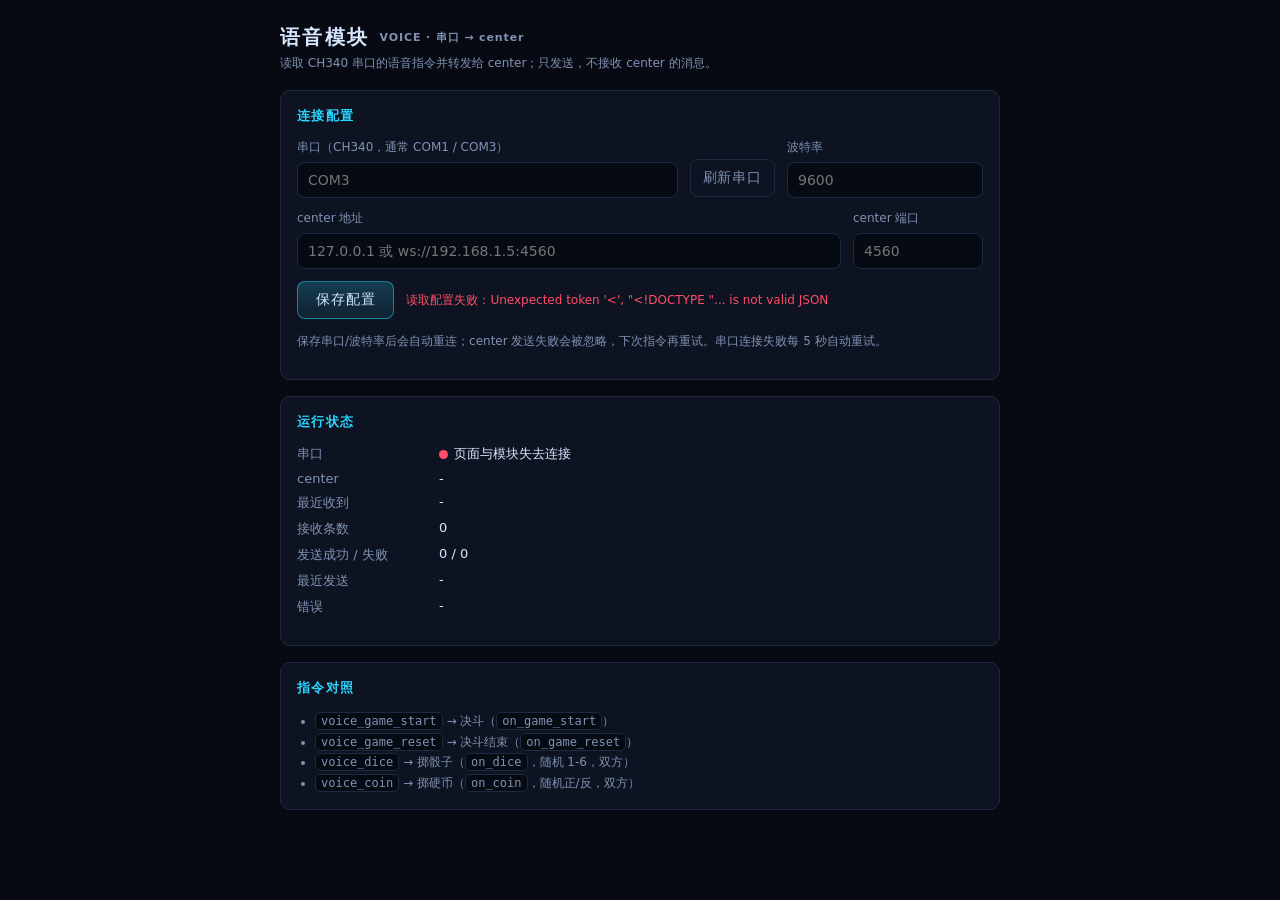
==== voice/static/index.html @ 2ea8a286 "语音端初步" ====
<!DOCTYPE html>
<html lang="zh">
<head>
  <meta charset="utf-8">
  <meta name="viewport" content="width=device-width, initial-scale=1">
  <title>YGO DESK · 语音模块</title>
  <style>
    :root {
      --bg: #070a12;
      --panel: #0d1320;
      --line: #1e2a44;
      --ink: #d7e6ff;
      --dim: #7f92b3;
      --cy: #2ad4ff;
      --mag: #ff3ca8;
      --green: #38e08a;
      --red: #ff4d6a;
    }
    * { box-sizing: border-box; }
    body {
      margin: 0; padding: 24px 16px; background: var(--bg); color: var(--ink);
      font-family: "Segoe UI", "Microsoft YaHei", system-ui, sans-serif;
      min-height: 100vh;
    }
    .wrap { max-width: 720px; margin: 0 auto; }
    h1 {
      font-size: 20px; letter-spacing: .12em; margin: 0 0 4px;
      display: flex; align-items: center; gap: 10px;
    }
    h1 small { font-size: 11px; color: var(--dim); letter-spacing: .08em; }
    .sub { color: var(--dim); font-size: 12px; margin-bottom: 18px; }
    .card {
      background: var(--panel); border: 1px solid var(--line); border-radius: 10px;
      padding: 16px; margin-bottom: 16px;
    }
    .card h2 {
      font-size: 13px; font-weight: 600; color: var(--cy); margin: 0 0 14px;
      letter-spacing: .1em;
    }
    .row { display: flex; gap: 12px; flex-wrap: wrap; margin-bottom: 12px; }
    .field { display: flex; flex-direction: column; gap: 6px; flex: 1 1 200px; }
    .field.small { flex: 0 1 130px; }
    label { font-size: 12px; color: var(--dim); }
    input, select {
      background: #060a13; color: var(--ink); border: 1px solid var(--line);
      border-radius: 8px; padding: 9px 10px; font-size: 14px; outline: none;
      font-family: inherit;
    }
    input:focus, select:focus { border-color: var(--cy); box-shadow: 0 0 0 2px rgba(42,212,255,.15); }
    button {
      background: linear-gradient(180deg, rgba(42,212,255,.22), rgba(42,212,255,.08));
      color: var(--ink); border: 1px solid rgba(42,212,255,.5);
      border-radius: 8px; padding: 9px 18px; font-size: 14px; cursor: pointer;
      font-family: inherit; letter-spacing: .06em;
    }
    button:hover { border-color: var(--cy); box-shadow: 0 0 14px rgba(42,212,255,.25); }
    button.ghost { background: transparent; border-color: var(--line); color: var(--dim); padding: 9px 12px; }
    button.ghost:hover { color: var(--ink); border-color: var(--cy); }
    .actions { display: flex; align-items: center; gap: 12px; }
    .msg { font-size: 12px; color: var(--dim); }
    .msg.ok { color: var(--green); }
    .msg.err { color: var(--red); }
    .status { display: grid; grid-template-columns: 130px 1fr; gap: 8px 12px; font-size: 13px; }
    .status dt { color: var(--dim); }
    .status dd { margin: 0; word-break: break-all; }
    .dot {
      display: inline-block; width: 9px; height: 9px; border-radius: 50%;
      background: var(--red); margin-right: 6px; vertical-align: middle;
    }
    .dot.on { background: var(--green); box-shadow: 0 0 8px var(--green); }
    code {
      background: #060a13; border: 1px solid var(--line); border-radius: 5px;
      padding: 1px 5px; font-size: 12px;
    }
    .hint { color: var(--dim); font-size: 12px; line-height: 1.7; }
    ul.hint { margin: 6px 0 0; padding-left: 18px; }
  </style>
</head>
<body>
  <div class="wrap">
    <h1>语音模块 <small>VOICE · 串口 → center</small></h1>
    <div class="sub">读取 CH340 串口的语音指令并转发给 center；只发送，不接收 center 的消息。</div>

    <div class="card">
      <h2>连接配置</h2>
      <div class="row">
        <div class="field">
          <label for="serial_port">串口（CH340，通常 COM1 / COM3）</label>
          <input id="serial_port" list="port-list" placeholder="COM3" autocomplete="off">
          <datalist id="port-list"></datalist>
        </div>
        <div class="field small" style="flex-basis:auto">
          <label>&nbsp;</label>
          <button class="ghost" id="btn-refresh" type="button">刷新串口</button>
        </div>
        <div class="field small">
          <label for="baudrate">波特率</label>
          <input id="baudrate" type="number" min="300" step="1" list="baud-list" placeholder="9600">
          <datalist id="baud-list">
            <option value="9600"></option>
            <option value="19200"></option>
            <option value="38400"></option>
            <option value="57600"></option>
            <option value="115200"></option>
          </datalist>
        </div>
      </div>
      <div class="row">
        <div class="field">
          <label for="center_host">center 地址</label>
          <input id="center_host" placeholder="127.0.0.1 或 ws://192.168.1.5:4560" autocomplete="off">
        </div>
        <div class="field small">
          <label for="center_port">center 端口</label>
          <input id="center_port" type="number" min="1" max="65535" placeholder="4560">
        </div>
      </div>
      <div class="actions">
        <button id="btn-save" type="button">保存配置</button>
        <span class="msg" id="save-msg"></span>
      </div>
      <p class="hint">保存串口/波特率后会自动重连；center 发送失败会被忽略，下次指令再重试。串口连接失败每 5 秒自动重试。</p>
    </div>

    <div class="card">
      <h2>运行状态</h2>
      <dl class="status">
        <dt>串口</dt>
        <dd><span class="dot" id="st-dot"></span><span id="st-serial">-</span></dd>
        <dt>center</dt>
        <dd id="st-center">-</dd>
        <dt>最近收到</dt>
        <dd id="st-line">-</dd>
        <dt>接收条数</dt>
        <dd id="st-rx">0</dd>
        <dt>发送成功 / 失败</dt>
        <dd id="st-tx">0 / 0</dd>
        <dt>最近发送</dt>
        <dd id="st-sent">-</dd>
        <dt>错误</dt>
        <dd id="st-error">-</dd>
      </dl>
    </div>

    <div class="card">
      <h2>指令对照</h2>
      <ul class="hint">
        <li><code>voice_game_start</code> → 决斗（<code>on_game_start</code>）</li>
        <li><code>voice_game_reset</code> → 决斗结束（<code>on_game_reset</code>）</li>
        <li><code>voice_dice</code> → 掷骰子（<code>on_dice</code>，随机 1-6，双方）</li>
        <li><code>voice_coin</code> → 掷硬币（<code>on_coin</code>，随机正/反，双方）</li>
      </ul>
    </div>
  </div>

  <script>
    const $ = (id) => document.getElementById(id);

    async function getJson(url) {
      const r = await fetch(url, { cache: "no-store" });
      const data = await r.json();
      if (!r.ok) throw new Error(data.error || r.statusText);
      return data;
    }

    function fillPorts(ports) {
      const list = $("port-list");
      list.innerHTML = "";
      for (const p of ports) {
        const opt = document.createElement("option");
        opt.value = p.device;
        opt.label = p.description ? `${p.device} — ${p.description}` : p.device;
        list.appendChild(opt);
      }
    }

    async function loadPorts() {
      try {
        const data = await getJson("/api/ports");
        fillPorts(data.ports || []);
        if (!data.serial_available) {
          $("save-msg").textContent = "未安装 pyserial，串口不可用（pip install pyserial）";
          $("save-msg").className = "msg err";
        }
      } catch (e) {
        fillPorts([]);
      }
    }

    async function loadConfig() {
      const data = await getJson("/api/config");
      const cfg = data.config;
      $("serial_port").value = cfg.serial_port || "";
      $("baudrate").value = cfg.baudrate || 9600;
      $("center_host").value = cfg.center_host || "127.0.0.1";
      $("center_port").value = cfg.center_port || 4560;
    }

    async function save() {
      const msg = $("save-msg");
      msg.className = "msg";
      msg.textContent = "保存中…";
      try {
        const r = await fetch("/api/config", {
          method: "POST",
          headers: { "Content-Type": "application/json" },
          body: JSON.stringify({
            serial_port: $("serial_port").value.trim(),
            baudrate: Number($("baudrate").value) || 9600,
            center_host: $("center_host").value.trim(),
            center_port: Number($("center_port").value) || 4560,
          }),
        });
        const data = await r.json();
        if (!r.ok) throw new Error(data.error || r.statusText);
        $("center_host").value = data.config.center_host;
        $("center_port").value = data.config.center_port;
        msg.className = "msg ok";
        msg.textContent = "已保存";
        poll();
      } catch (e) {
        msg.className = "msg err";
        msg.textContent = "保存失败：" + e.message;
      }
    }

    function setText(id, text) {
      $(id).textContent = text;
    }

    async function poll() {
      try {
        const st = await getJson("/api/status");
        const s = st.serial;
        $("st-dot").className = "dot" + (s.connected ? " on" : "");
        setText("st-serial", s.connected
          ? `${s.port} @ ${s.baudrate}`
          : `${s.port || "未配置"}（未连接）`);
        setText("st-center", st.center_url);
        setText("st-line", s.last_line || "-");
        setText("st-rx", String(s.rx_count));
        setText("st-tx", `${st.tx_ok} / ${st.tx_fail}`);
        setText("st-sent", st.last_sent || "-");
        setText("st-error", s.error || "-");
        $("st-error").style.color = s.error ? "var(--red)" : "";
      } catch (e) {
        $("st-dot").className = "dot";
        setText("st-serial", "页面与模块失去连接");
      }
    }

    $("btn-save").addEventListener("click", save);
    $("btn-refresh").addEventListener("click", loadPorts);

    loadConfig().catch((e) => {
      $("save-msg").className = "msg err";
      $("save-msg").textContent = "读取配置失败：" + e.message;
    });
    loadPorts();
    poll();
    setInterval(poll, 2000);
  </script>
</body>
</html>
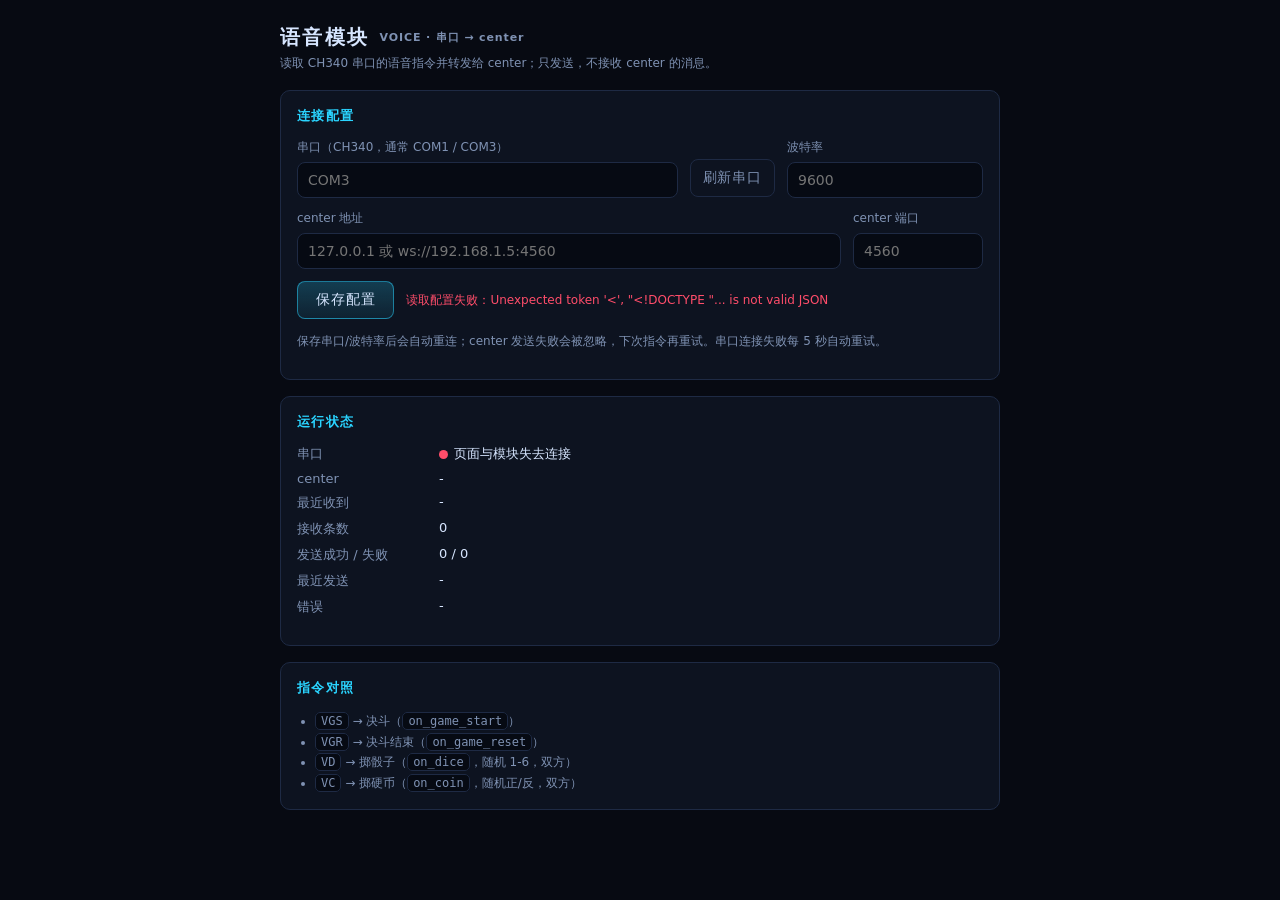
==== commit 67a57f6d: "场景切换" ====
--- a/voice/static/index.html
+++ b/voice/static/index.html
@@ -145,10 +145,10 @@
     <div class="card">
       <h2>指令对照</h2>
       <ul class="hint">
-        <li><code>voice_game_start</code> → 决斗（<code>on_game_start</code>）</li>
-        <li><code>voice_game_reset</code> → 决斗结束（<code>on_game_reset</code>）</li>
-        <li><code>voice_dice</code> → 掷骰子（<code>on_dice</code>，随机 1-6，双方）</li>
-        <li><code>voice_coin</code> → 掷硬币（<code>on_coin</code>，随机正/反，双方）</li>
+        <li><code>VGS</code> → 决斗（<code>on_game_start</code>）</li>
+        <li><code>VGR</code> → 决斗结束（<code>on_game_reset</code>）</li>
+        <li><code>VD</code> → 掷骰子（<code>on_dice</code>，随机 1-6，双方）</li>
+        <li><code>VC</code> → 掷硬币（<code>on_coin</code>，随机正/反，双方）</li>
       </ul>
     </div>
   </div>
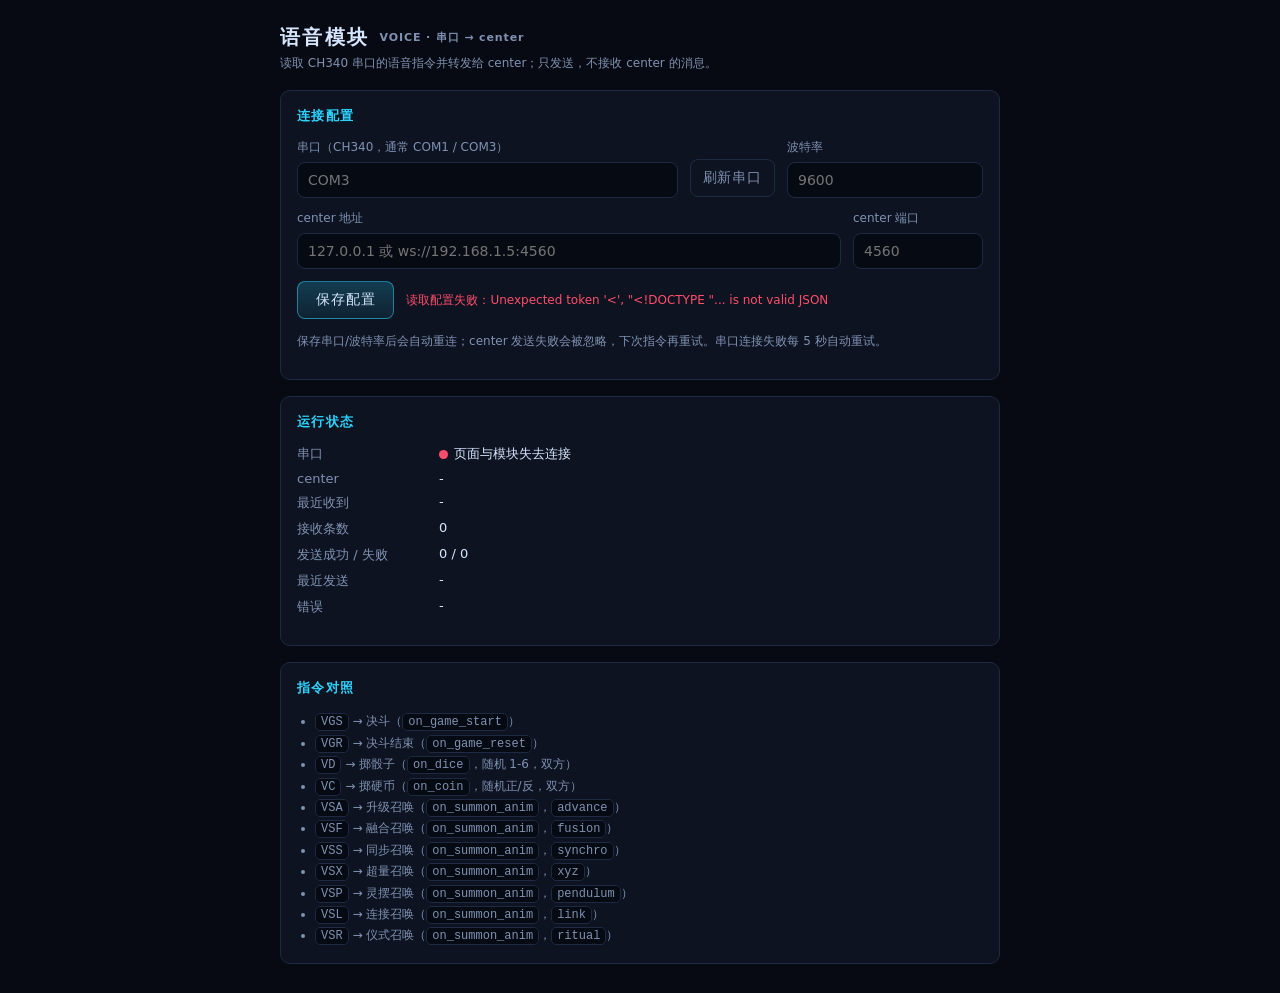
==== commit 20c56ccd: "战场规模" ====
--- a/voice/static/index.html
+++ b/voice/static/index.html
@@ -149,6 +149,13 @@
         <li><code>VGR</code> → 决斗结束（<code>on_game_reset</code>）</li>
         <li><code>VD</code> → 掷骰子（<code>on_dice</code>，随机 1-6，双方）</li>
         <li><code>VC</code> → 掷硬币（<code>on_coin</code>，随机正/反，双方）</li>
+        <li><code>VSA</code> → 升级召唤（<code>on_summon_anim</code>，<code>advance</code>）</li>
+        <li><code>VSF</code> → 融合召唤（<code>on_summon_anim</code>，<code>fusion</code>）</li>
+        <li><code>VSS</code> → 同步召唤（<code>on_summon_anim</code>，<code>synchro</code>）</li>
+        <li><code>VSX</code> → 超量召唤（<code>on_summon_anim</code>，<code>xyz</code>）</li>
+        <li><code>VSP</code> → 灵摆召唤（<code>on_summon_anim</code>，<code>pendulum</code>）</li>
+        <li><code>VSL</code> → 连接召唤（<code>on_summon_anim</code>，<code>link</code>）</li>
+        <li><code>VSR</code> → 仪式召唤（<code>on_summon_anim</code>，<code>ritual</code>）</li>
       </ul>
     </div>
   </div>
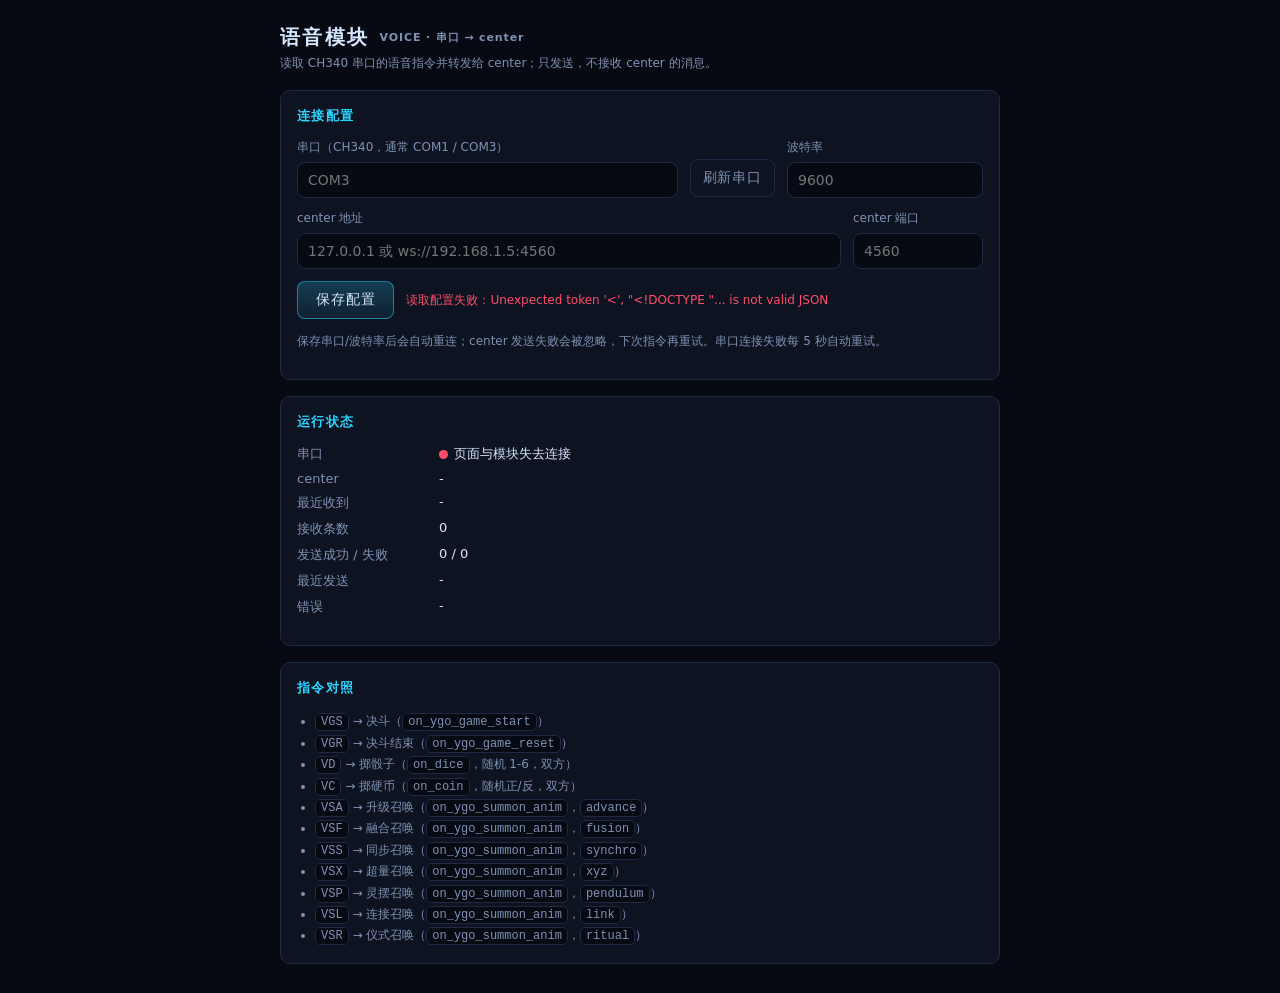
==== commit 3a064f7f: "指令前缀" ====
--- a/voice/static/index.html
+++ b/voice/static/index.html
@@ -145,17 +145,17 @@
     <div class="card">
       <h2>指令对照</h2>
       <ul class="hint">
-        <li><code>VGS</code> → 决斗（<code>on_game_start</code>）</li>
-        <li><code>VGR</code> → 决斗结束（<code>on_game_reset</code>）</li>
+        <li><code>VGS</code> → 决斗（<code>on_ygo_game_start</code>）</li>
+        <li><code>VGR</code> → 决斗结束（<code>on_ygo_game_reset</code>）</li>
         <li><code>VD</code> → 掷骰子（<code>on_dice</code>，随机 1-6，双方）</li>
         <li><code>VC</code> → 掷硬币（<code>on_coin</code>，随机正/反，双方）</li>
-        <li><code>VSA</code> → 升级召唤（<code>on_summon_anim</code>，<code>advance</code>）</li>
-        <li><code>VSF</code> → 融合召唤（<code>on_summon_anim</code>，<code>fusion</code>）</li>
-        <li><code>VSS</code> → 同步召唤（<code>on_summon_anim</code>，<code>synchro</code>）</li>
-        <li><code>VSX</code> → 超量召唤（<code>on_summon_anim</code>，<code>xyz</code>）</li>
-        <li><code>VSP</code> → 灵摆召唤（<code>on_summon_anim</code>，<code>pendulum</code>）</li>
-        <li><code>VSL</code> → 连接召唤（<code>on_summon_anim</code>，<code>link</code>）</li>
-        <li><code>VSR</code> → 仪式召唤（<code>on_summon_anim</code>，<code>ritual</code>）</li>
+        <li><code>VSA</code> → 升级召唤（<code>on_ygo_summon_anim</code>，<code>advance</code>）</li>
+        <li><code>VSF</code> → 融合召唤（<code>on_ygo_summon_anim</code>，<code>fusion</code>）</li>
+        <li><code>VSS</code> → 同步召唤（<code>on_ygo_summon_anim</code>，<code>synchro</code>）</li>
+        <li><code>VSX</code> → 超量召唤（<code>on_ygo_summon_anim</code>，<code>xyz</code>）</li>
+        <li><code>VSP</code> → 灵摆召唤（<code>on_ygo_summon_anim</code>，<code>pendulum</code>）</li>
+        <li><code>VSL</code> → 连接召唤（<code>on_ygo_summon_anim</code>，<code>link</code>）</li>
+        <li><code>VSR</code> → 仪式召唤（<code>on_ygo_summon_anim</code>，<code>ritual</code>）</li>
       </ul>
     </div>
   </div>
